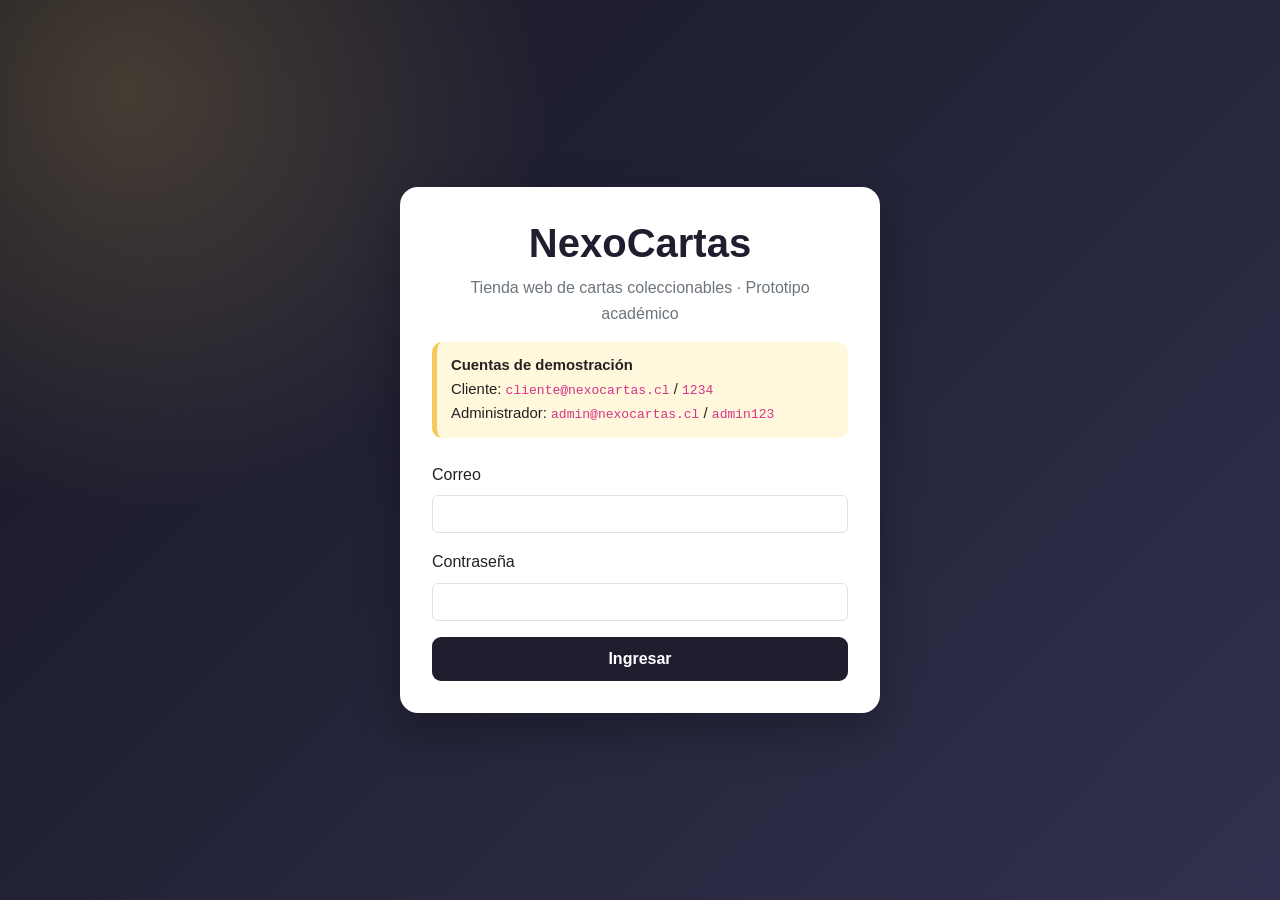
==== index.html @ 907aedb9 "FirstCommit" ====
<!DOCTYPE html>
<html lang="es">
<head>
    <meta charset="UTF-8">
    <meta name="viewport" content="width=device-width, initial-scale=1.0">
    <title>NexoCartas | Inicio</title>
    <link href="https://cdn.jsdelivr.net/npm/bootstrap@5.3.3/dist/css/bootstrap.min.css" rel="stylesheet">
    <link rel="stylesheet" href="css/estilos.css">
</head>
<body>
<header class="site-header">
    <nav class="navbar navbar-expand-lg navbar-dark container py-3" aria-label="Navegación principal">
        <a class="navbar-brand marca" href="index.html">NexoCartas</a>
        <button class="navbar-toggler" type="button" data-bs-toggle="collapse" data-bs-target="#navNexo" aria-controls="navNexo" aria-expanded="false" aria-label="Abrir navegación">
            <span class="navbar-toggler-icon"></span>
        </button>
        <div class="collapse navbar-collapse" id="navNexo">
            <ul class="navbar-nav ms-auto align-items-lg-center gap-lg-2">
                <li class="nav-item"><a class="nav-link" href="index.html">Inicio</a></li>
                <li class="nav-item"><a class="nav-link" href="catalogo.html">Catálogo</a></li>
                <li class="nav-item"><a class="nav-link" href="contacto.html">Contacto</a></li>
                <li class="nav-item admin-only"><a class="nav-link" href="admin.html">Administración</a></li>
                <li class="nav-item"><a class="nav-link cerrarSesion" href="#">Cerrar sesión</a></li>
            </ul>
        </div>
    </nav>
</header>
<main>
    <div class="contenedor-nexo">
        <section class="hero-nexo mb-4">
            <p class="text-uppercase small mb-2">Colecciona · Explora · Descubre</p>
            <h1>Tu colección comienza aquí</h1>
            <p class="lead">Consulta cartas coleccionables de temática Pokémon, anime y manga en un catálogo simple y rápido.</p>
            <p>Sesión: <strong id="usuarioActivo">cargando...</strong></p>
            <a class="btn btn-dorado" href="catalogo.html">Explorar catálogo</a>
        </section>

        <section class="bloque-nexo" aria-labelledby="resumenTitulo">
            <h2 id="resumenTitulo" class="titulo-seccion">Resumen del catálogo</h2>
            <div class="row g-3">
                <div class="col-12 col-md-6">
                    <article class="resumen-card">
                        <span>Cartas activas</span>
                        <strong id="contadorActivas">0</strong>
                    </article>
                </div>
                <div class="col-12 col-md-6">
                    <article class="resumen-card">
                        <span>Cartas sin stock</span>
                        <strong id="contadorSinStock">0</strong>
                    </article>
                </div>
            </div>
        </section>

        <section class="bloque-nexo" aria-labelledby="destacadasTitulo">
            <div class="d-flex flex-wrap align-items-center justify-content-between gap-2 mb-3">
                <h2 id="destacadasTitulo" class="titulo-seccion mb-0">Cartas destacadas</h2>
                <span id="estadoCarrusel" class="text-secondary" aria-live="polite"></span>
            </div>
            <div id="carruselDestacadas" class="carrusel-nexo"></div>
            <div class="d-flex justify-content-center gap-2 mt-3">
                <button id="anterior" class="btn btn-outline-dark" type="button" aria-label="Carta anterior">Anterior</button>
                <button id="siguiente" class="btn btn-nexo" type="button" aria-label="Carta siguiente">Siguiente</button>
            </div>
        </section>

        <section class="bloque-nexo" aria-labelledby="videoTitulo">
            <h2 id="videoTitulo" class="titulo-seccion">Video temático</h2>
            <p>Video embebido para demostrar el uso de contenido multimedia dentro de la página.</p>
            <div class="video-responsive">
                <iframe src="https://www.youtube.com/embed/1roy4o4tqQM" title="Video temático de cartas" allow="accelerometer; autoplay; clipboard-write; encrypted-media; gyroscope; picture-in-picture" allowfullscreen></iframe>
            </div>
        </section>
    </div>
</main>
<footer>
    <p>&copy; 2026 NexoCartas · Proyecto académico DSY1104 Desarrollo Fullstack II</p>
</footer>
<script src="https://cdn.jsdelivr.net/npm/bootstrap@5.3.3/dist/js/bootstrap.bundle.min.js"></script>
<script src="js/datos.js"></script>
<script src="js/storage.js"></script>
<script src="js/sesion.js"></script>
<script src="js/inicio.js"></script>
</body>
</html>
---- css/estilos.css ----
:root {
    --nexo-oscuro: #1e1e2f;
    --nexo-oscuro-2: #2d2d46;
    --nexo-dorado: #f4c95d;
    --nexo-fondo: #f5f5f7;
    --nexo-texto: #222;
    --nexo-gris: #6b7280;
    --nexo-exito: #198754;
    --nexo-error: #b42318;
    --nexo-borde: #d8dbe2;
}

* {
    box-sizing: border-box;
}

html {
    scroll-behavior: smooth;
}

body {
    margin: 0;
    font-family: Arial, Helvetica, sans-serif;
    background-color: var(--nexo-fondo);
    color: var(--nexo-texto);
    line-height: 1.6;
}

header.site-header {
    background-color: var(--nexo-oscuro);
    color: white;
    box-shadow: 0 4px 18px rgba(0, 0, 0, 0.15);
}

.marca {
    color: var(--nexo-dorado) !important;
    font-weight: 800;
    letter-spacing: 0.3px;
}

.navbar .nav-link {
    color: rgba(255, 255, 255, 0.9);
    font-weight: 600;
}

.navbar .nav-link:hover,
.navbar .nav-link:focus,
.navbar .nav-link.active {
    color: var(--nexo-dorado);
}

main {
    min-height: calc(100vh - 150px);
}

.contenedor-nexo {
    width: min(1100px, 92%);
    margin: 34px auto;
}

.hero-nexo {
    background: linear-gradient(135deg, var(--nexo-oscuro), #34345b);
    color: white;
    border-radius: 18px;
    padding: clamp(30px, 5vw, 58px);
    box-shadow: 0 14px 35px rgba(30, 30, 47, 0.22);
}

.hero-nexo h1,
.hero-nexo h2 {
    color: var(--nexo-dorado);
    font-weight: 800;
}

.bloque-nexo {
    background-color: white;
    padding: clamp(22px, 4vw, 34px);
    margin-bottom: 28px;
    border-radius: 16px;
    box-shadow: 0 8px 25px rgba(0, 0, 0, 0.08);
}

.titulo-seccion {
    color: var(--nexo-oscuro);
    font-weight: 800;
    margin-bottom: 22px;
}

.btn-nexo {
    background-color: var(--nexo-oscuro);
    color: white;
    border: 0;
    border-radius: 9px;
    padding: 10px 18px;
    font-weight: 700;
}

.btn-nexo:hover,
.btn-nexo:focus {
    background-color: var(--nexo-oscuro-2);
    color: var(--nexo-dorado);
}

.btn-dorado {
    background-color: var(--nexo-dorado);
    color: var(--nexo-oscuro);
    border: 0;
    border-radius: 9px;
    padding: 10px 18px;
    font-weight: 800;
}

.btn-dorado:hover,
.btn-dorado:focus {
    background-color: #ffd86f;
    color: #111122;
}

.tarjeta-carta {
    height: 100%;
    border: 1px solid #e5e7eb;
    border-radius: 14px;
    background-color: white;
    overflow: hidden;
    transition: transform 0.25s ease, box-shadow 0.25s ease;
}

.tarjeta-carta:hover {
    transform: translateY(-5px);
    box-shadow: 0 12px 24px rgba(0, 0, 0, 0.10);
}

.tarjeta-carta img {
    width: 100%;
    height: 285px;
    object-fit: contain;
    background: #f0f1f4;
    padding: 14px;
}

.tarjeta-carta .contenido {
    padding: 18px;
}

.etiqueta {
    display: inline-block;
    background-color: #fff2c5;
    color: #6b4b00;
    padding: 4px 9px;
    border-radius: 999px;
    font-size: 0.84rem;
    font-weight: 700;
}

.precio {
    color: #775000;
    font-size: 1.3rem;
    font-weight: 800;
}

.disponible {
    color: var(--nexo-exito);
    font-weight: 700;
}

.sin-stock {
    color: var(--nexo-error);
    font-weight: 700;
}

.resumen-card {
    border-left: 5px solid var(--nexo-dorado);
    background: #fff;
    border-radius: 12px;
    padding: 18px;
    box-shadow: 0 5px 14px rgba(0, 0, 0, 0.06);
}

.resumen-card strong {
    display: block;
    font-size: 1.9rem;
    color: var(--nexo-oscuro);
}

.carrusel-nexo {
    position: relative;
    overflow: hidden;
    min-height: 410px;
}

.slide-nexo {
    display: none;
    grid-template-columns: minmax(240px, 360px) 1fr;
    align-items: center;
    gap: 28px;
    animation: aparecer 0.25s ease;
}

.slide-nexo.activo {
    display: grid;
}

.slide-nexo img {
    width: 100%;
    max-height: 360px;
    object-fit: contain;
    background: #f2f3f6;
    padding: 14px;
    border-radius: 14px;
}

@keyframes aparecer {
    from { opacity: 0.4; transform: translateX(12px); }
    to { opacity: 1; transform: translateX(0); }
}

.form-control:focus,
.form-select:focus {
    border-color: var(--nexo-dorado);
    box-shadow: 0 0 0 0.2rem rgba(244, 201, 93, 0.25);
}

.error-campo {
    color: var(--nexo-error);
    font-size: 0.9rem;
    min-height: 1.35rem;
    margin-top: 4px;
}

.campo-error {
    border-color: var(--nexo-error) !important;
}

.alerta-local {
    display: none;
    border-radius: 10px;
    padding: 13px 15px;
    margin-top: 15px;
}

.alerta-local.visible {
    display: block;
}

.alerta-local.exito {
    background: #eaf7ef;
    color: #14532d;
    border: 1px solid #b7e2c5;
}

.alerta-local.error {
    background: #fff0ef;
    color: #8f1d14;
    border: 1px solid #f4b7b1;
}

.login-fondo {
    min-height: 100vh;
    display: grid;
    place-items: center;
    padding: 28px 14px;
    background:
        radial-gradient(circle at 10% 10%, rgba(244, 201, 93, 0.20), transparent 30%),
        linear-gradient(135deg, #171724, #31314f);
}

.login-card {
    width: min(480px, 100%);
    background: white;
    padding: 32px;
    border-radius: 18px;
    box-shadow: 0 18px 46px rgba(0, 0, 0, 0.28);
}

.login-card h1 {
    color: var(--nexo-oscuro);
    font-weight: 900;
}

.demo-box {
    background: #fff8dc;
    border-left: 5px solid var(--nexo-dorado);
    border-radius: 10px;
    padding: 12px 14px;
    font-size: 0.93rem;
}

.admin-only {
    display: none;
}

.tabla-wrap {
    overflow-x: auto;
}

table th {
    white-space: nowrap;
}

.imagen-detalle {
    width: 100%;
    max-height: 520px;
    object-fit: contain;
    background: #f2f3f6;
    border-radius: 14px;
    padding: 16px;
}

.video-responsive {
    position: relative;
    width: 100%;
    padding-bottom: 56.25%;
    overflow: hidden;
    border-radius: 14px;
    background: #111;
}

.video-responsive iframe {
    position: absolute;
    inset: 0;
    width: 100%;
    height: 100%;
    border: 0;
}

footer {
    background: var(--nexo-oscuro);
    color: white;
    padding: 22px 15px;
    text-align: center;
    margin-top: 38px;
}

footer p {
    margin: 0;
}

@media (max-width: 767px) {
    .slide-nexo {
        grid-template-columns: 1fr;
        text-align: center;
    }

    .slide-nexo img {
        max-height: 280px;
    }

    .tarjeta-carta img {
        height: 240px;
    }

    .bloque-nexo {
        padding: 20px;
    }
}
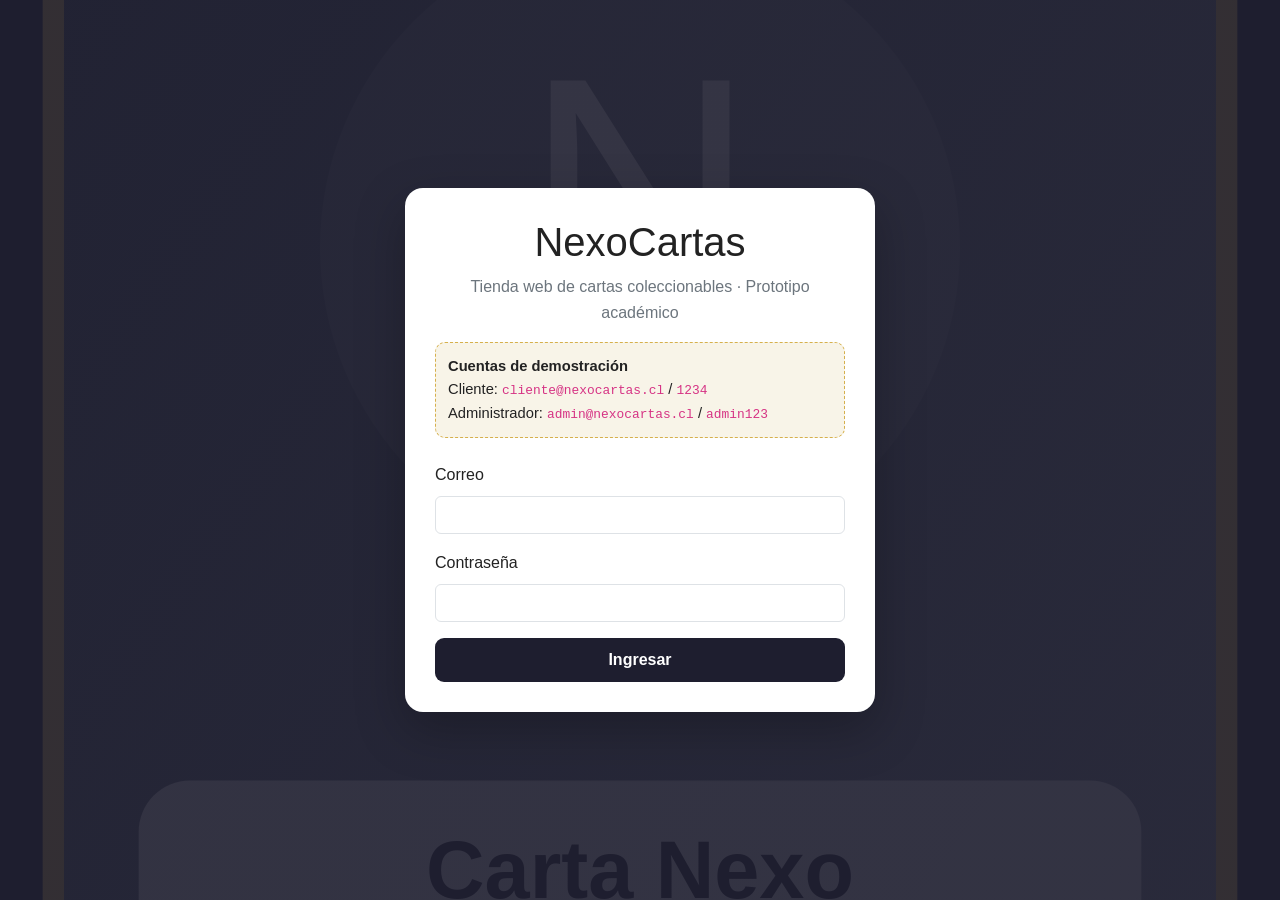
==== commit 0bbe18a8: "refactor: modularizar estilos CSS por pagina" ====
--- a/index.html
+++ b/index.html
@@ -5,7 +5,8 @@
     <meta name="viewport" content="width=device-width, initial-scale=1.0">
     <title>NexoCartas | Inicio</title>
     <link href="https://cdn.jsdelivr.net/npm/bootstrap@5.3.3/dist/css/bootstrap.min.css" rel="stylesheet">
-    <link rel="stylesheet" href="css/estilos.css">
+    <link rel="stylesheet" href="css/global.css">
+    <link rel="stylesheet" href="css/index.css">
 </head>
 <body>
 <header class="site-header">
@@ -30,7 +31,7 @@
         <section class="hero-nexo mb-4">
             <p class="text-uppercase small mb-2">Colecciona · Explora · Descubre</p>
             <h1>Tu colección comienza aquí</h1>
-            <p class="lead">Consulta cartas coleccionables de temática Pokémon, anime y manga en un catálogo simple y rápido.</p>
+            <p class="lead">Consulta cartas coleccionables de temática Pokémon, anime y manga en un catálogo simple y rápido</p>
             <p>Sesión: <strong id="usuarioActivo">cargando...</strong></p>
             <a class="btn btn-dorado" href="catalogo.html">Explorar catálogo</a>
         </section>
--- a/css/global.css
+++ b/css/global.css
@@ -0,0 +1,231 @@
+:root {
+    --nexo-oscuro: #1e1e2f;
+    --nexo-oscuro-2: #2d2d46;
+    --nexo-dorado: #f4c95d;
+    --nexo-fondo: #f5f5f7;
+    --nexo-texto: #222;
+    --nexo-gris: #6b7280;
+    --nexo-exito: #198754;
+    --nexo-error: #b42318;
+    --nexo-borde: #d8dbe2;
+}
+
+* {
+    box-sizing: border-box;
+}
+
+html {
+    scroll-behavior: smooth;
+}
+
+body {
+    margin: 0;
+    font-family: Arial, Helvetica, sans-serif;
+    background-color: var(--nexo-fondo);
+    color: var(--nexo-texto);
+    line-height: 1.6;
+}
+
+header.site-header {
+    background-color: var(--nexo-oscuro);
+    color: white;
+    box-shadow: 0 4px 18px rgba(0, 0, 0, 0.15);
+}
+
+.marca {
+    color: var(--nexo-dorado) !important;
+    font-weight: 800;
+    letter-spacing: 0.3px;
+}
+
+.navbar .nav-link {
+    color: rgba(255, 255, 255, 0.9);
+    font-weight: 600;
+}
+
+.navbar .nav-link:hover,
+.navbar .nav-link:focus,
+.navbar .nav-link.active {
+    color: var(--nexo-dorado);
+}
+
+main {
+    min-height: calc(100vh - 150px);
+}
+
+.contenedor-nexo {
+    width: min(1100px, 92%);
+    margin: 34px auto;
+}
+
+.bloque-nexo {
+    background-color: white;
+    padding: clamp(22px, 4vw, 34px);
+    margin-bottom: 28px;
+    border-radius: 16px;
+    box-shadow: 0 8px 25px rgba(0, 0, 0, 0.08);
+}
+
+.titulo-seccion {
+    color: var(--nexo-oscuro);
+    font-weight: 800;
+    margin-bottom: 22px;
+}
+
+.btn-nexo {
+    background-color: var(--nexo-oscuro);
+    color: white;
+    border: 0;
+    border-radius: 9px;
+    padding: 10px 18px;
+    font-weight: 700;
+}
+
+.btn-nexo:hover,
+.btn-nexo:focus {
+    background-color: var(--nexo-oscuro-2);
+    color: var(--nexo-dorado);
+}
+
+.btn-dorado {
+    background-color: var(--nexo-dorado);
+    color: var(--nexo-oscuro);
+    border: 0;
+    border-radius: 9px;
+    padding: 10px 18px;
+    font-weight: 800;
+}
+
+.btn-dorado:hover,
+.btn-dorado:focus {
+    background-color: #ffd86f;
+    color: #111122;
+}
+
+.form-control:focus,
+.form-select:focus {
+    border-color: var(--nexo-dorado);
+    box-shadow: 0 0 0 0.2rem rgba(244, 201, 93, 0.25);
+}
+
+.error-campo {
+    color: var(--nexo-error);
+    font-size: 0.9rem;
+    min-height: 1.35rem;
+    margin-top: 4px;
+}
+
+.campo-error {
+    border-color: var(--nexo-error) !important;
+}
+
+.alerta-local {
+    display: none;
+    border-radius: 10px;
+    padding: 13px 15px;
+    margin-top: 15px;
+}
+
+.alerta-local.visible {
+    display: block;
+}
+
+.alerta-local.exito {
+    background: #eaf7ef;
+    color: #14532d;
+    border: 1px solid #b7e2c5;
+}
+
+.alerta-local.error {
+    background: #fff0ef;
+    color: #8f1d14;
+    border: 1px solid #f4b7b1;
+}
+
+.tarjeta-carta {
+    height: 100%;
+    border: 1px solid #e5e7eb;
+    border-radius: 14px;
+    background-color: white;
+    overflow: hidden;
+    transition: transform 0.25s ease, box-shadow 0.25s ease;
+}
+
+.tarjeta-carta:hover {
+    transform: translateY(-5px);
+    box-shadow: 0 12px 24px rgba(0, 0, 0, 0.10);
+}
+
+.tarjeta-carta img {
+    width: 100%;
+    height: 285px;
+    object-fit: contain;
+    background: #f0f1f4;
+    padding: 14px;
+}
+
+.tarjeta-carta .contenido {
+    padding: 18px;
+}
+
+.etiqueta {
+    display: inline-block;
+    background-color: #fff2c5;
+    color: #6b4b00;
+    padding: 4px 9px;
+    border-radius: 999px;
+    font-size: 0.84rem;
+    font-weight: 700;
+}
+
+.precio {
+    color: #775000;
+    font-size: 1.3rem;
+    font-weight: 800;
+}
+
+.disponible {
+    color: var(--nexo-exito);
+    font-weight: 700;
+}
+
+.sin-stock {
+    color: var(--nexo-error);
+    font-weight: 700;
+}
+
+@media (max-width: 767px) {
+    .tarjeta-carta img {
+        height: 240px;
+    }
+}
+.resumen-card {
+    border-left: 5px solid var(--nexo-dorado);
+    background: #fff;
+    border-radius: 12px;
+    padding: 18px;
+    box-shadow: 0 5px 14px rgba(0, 0, 0, 0.06);
+}
+
+.resumen-card strong {
+    display: block;
+    font-size: 1.9rem;
+    color: var(--nexo-oscuro);
+}
+footer {
+    background: var(--nexo-oscuro);
+    color: white;
+    padding: 22px 15px;
+    text-align: center;
+    margin-top: 38px;
+}
+
+footer p {
+    margin: 0;
+}
+
+@media (max-width: 767px) {
+    .bloque-nexo {
+        padding: 20px;
+    }
+}
--- a/css/index.css
+++ b/css/index.css
@@ -0,0 +1,63 @@
+.hero-nexo {
+    background: linear-gradient(135deg, var(--nexo-oscuro), #34345b);
+    color: white;
+    border-radius: 18px;
+    padding: clamp(30px, 5vw, 58px);
+    box-shadow: 0 14px 35px rgba(30, 30, 47, 0.22);
+}
+
+.hero-nexo h1,
+.hero-nexo h2 {
+    color: var(--nexo-dorado);
+    font-weight: 800;
+}
+
+.carrusel-nexo {
+    position: relative;
+    overflow: hidden;
+    min-height: 410px;
+}
+
+.slide-nexo {
+    display: none;
+    grid-template-columns: minmax(240px, 360px) 1fr;
+    align-items: center;
+    gap: 28px;
+    animation: aparecer 0.25s ease;
+}
+
+.slide-nexo.activo {
+    display: grid;
+}
+
+.slide-nexo img {
+    width: 100%;
+    max-height: 360px;
+    object-fit: contain;
+    background: #f2f3f6;
+    padding: 14px;
+    border-radius: 14px;
+}
+
+@keyframes aparecer {
+    from {
+        opacity: 0.4;
+        transform: translateX(12px);
+    }
+
+    to {
+        opacity: 1;
+        transform: translateX(0);
+    }
+}
+
+@media (max-width: 767px) {
+    .slide-nexo {
+        grid-template-columns: 1fr;
+        text-align: center;
+    }
+
+    .slide-nexo img {
+        max-height: 280px;
+    }
+}
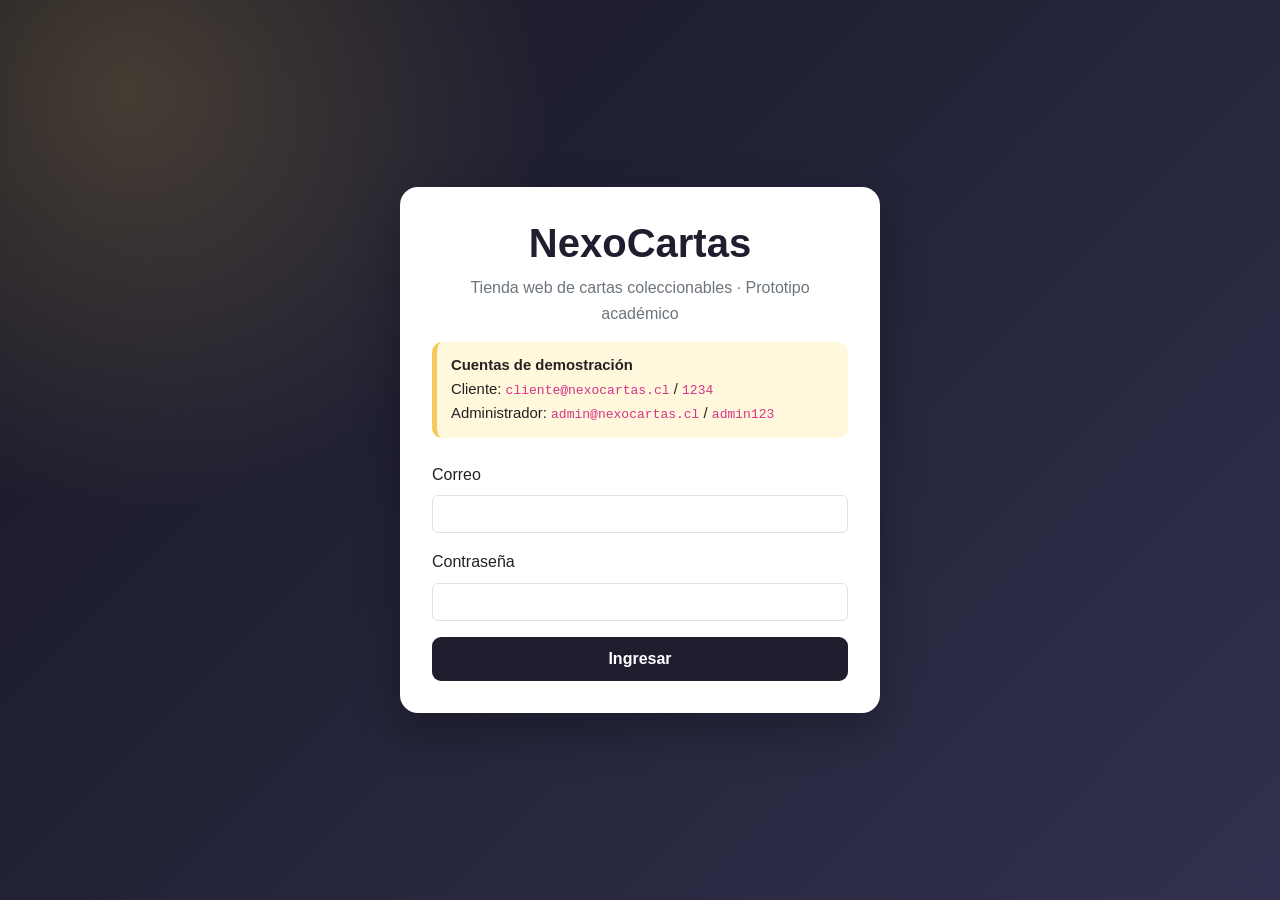
==== commit 8f81df94: "fix: corregir estilos y actualizar estructura del proyecto" ====
--- a/index.html
+++ b/index.html
@@ -31,7 +31,7 @@
         <section class="hero-nexo mb-4">
             <p class="text-uppercase small mb-2">Colecciona · Explora · Descubre</p>
             <h1>Tu colección comienza aquí</h1>
-            <p class="lead">Consulta cartas coleccionables de temática Pokémon, anime y manga en un catálogo simple y rápido</p>
+            <p class="lead">Consulta cartas coleccionables de temática Pokémon, anime y manga en un catálogo simple y rápido.</p>
             <p>Sesión: <strong id="usuarioActivo">cargando...</strong></p>
             <a class="btn btn-dorado" href="catalogo.html">Explorar catálogo</a>
         </section>
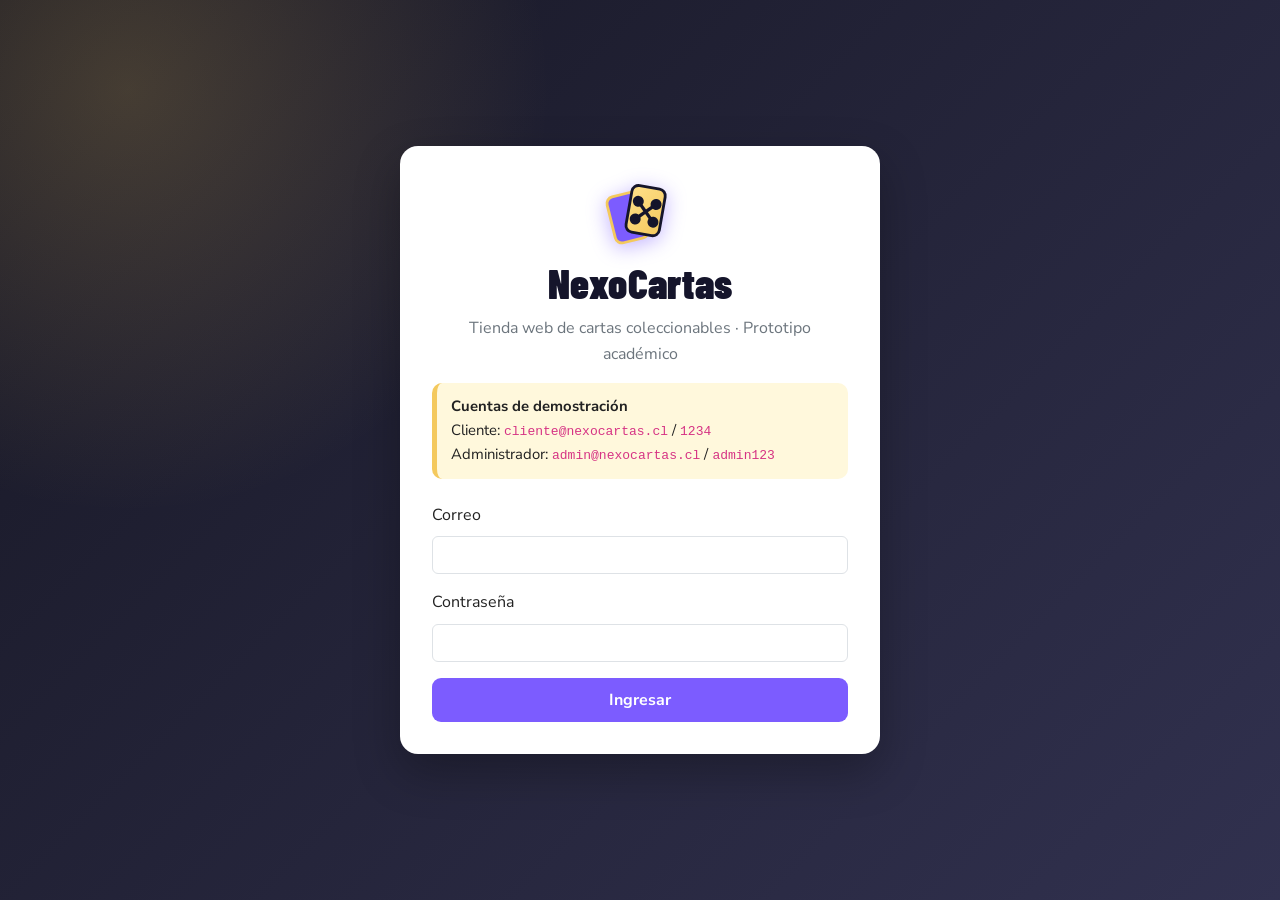
==== commit 8bc92b0d: "feat: agregar logo, ampliar catálogo con nuevas cartas y mejorar diseño" ====
--- a/index.html
+++ b/index.html
@@ -5,13 +5,13 @@
     <meta name="viewport" content="width=device-width, initial-scale=1.0">
     <title>NexoCartas | Inicio</title>
     <link href="https://cdn.jsdelivr.net/npm/bootstrap@5.3.3/dist/css/bootstrap.min.css" rel="stylesheet">
-    <link rel="stylesheet" href="css/global.css">
-    <link rel="stylesheet" href="css/index.css">
+    <link rel="stylesheet" href="css/estilos.css">
+    <link rel="icon" type="image/svg+xml" href="img/logo.svg">
 </head>
 <body>
 <header class="site-header">
     <nav class="navbar navbar-expand-lg navbar-dark container py-3" aria-label="Navegación principal">
-        <a class="navbar-brand marca" href="index.html">NexoCartas</a>
+        <a class="navbar-brand marca d-flex align-items-center gap-2" href="index.html"><img src="img/logo.svg" alt="" width="40" height="40"><span>NexoCartas</span></a>
         <button class="navbar-toggler" type="button" data-bs-toggle="collapse" data-bs-target="#navNexo" aria-controls="navNexo" aria-expanded="false" aria-label="Abrir navegación">
             <span class="navbar-toggler-icon"></span>
         </button>
@@ -29,7 +29,7 @@
 <main>
     <div class="contenedor-nexo">
         <section class="hero-nexo mb-4">
-            <p class="text-uppercase small mb-2">Colecciona · Explora · Descubre</p>
+            <p class="lema mb-2">Colecciona, explora y descubre</p>
             <h1>Tu colección comienza aquí</h1>
             <p class="lead">Consulta cartas coleccionables de temática Pokémon, anime y manga en un catálogo simple y rápido.</p>
             <p>Sesión: <strong id="usuarioActivo">cargando...</strong></p>
--- a/css/estilos.css
+++ b/css/estilos.css
@@ -0,0 +1,424 @@
+@import url("https://fonts.googleapis.com/css2?family=Barlow+Condensed:wght@600;700;800&family=Nunito+Sans:wght@400;600;700&display=swap");
+:root {
+    --nexo-oscuro: #1e1e2f;
+    --nexo-oscuro-2: #2d2d46;
+    --nexo-dorado: #f4c95d;
+    --nexo-fondo: #f5f5f7;
+    --nexo-texto: #222;
+    --nexo-gris: #6b7280;
+    --nexo-exito: #198754;
+    --nexo-error: #b42318;
+    --nexo-borde: #d8dbe2;
+}
+
+* {
+    box-sizing: border-box;
+}
+
+html {
+    scroll-behavior: smooth;
+}
+
+body {
+    margin: 0;
+    font-family: Arial, Helvetica, sans-serif;
+    background-color: var(--nexo-fondo);
+    color: var(--nexo-texto);
+    line-height: 1.6;
+}
+
+header.site-header {
+    background-color: var(--nexo-oscuro);
+    color: white;
+    box-shadow: 0 4px 18px rgba(0, 0, 0, 0.15);
+}
+
+.marca {
+    color: var(--nexo-dorado) !important;
+    font-weight: 800;
+    letter-spacing: 0.3px;
+}
+
+.navbar .nav-link {
+    color: rgba(255, 255, 255, 0.9);
+    font-weight: 600;
+}
+
+.navbar .nav-link:hover,
+.navbar .nav-link:focus,
+.navbar .nav-link.active {
+    color: var(--nexo-dorado);
+}
+
+main {
+    min-height: calc(100vh - 150px);
+}
+
+.contenedor-nexo {
+    width: min(1100px, 92%);
+    margin: 34px auto;
+}
+
+.hero-nexo {
+    background: linear-gradient(135deg, var(--nexo-oscuro), #34345b);
+    color: white;
+    border-radius: 18px;
+    padding: clamp(30px, 5vw, 58px);
+    box-shadow: 0 14px 35px rgba(30, 30, 47, 0.22);
+}
+
+.hero-nexo h1,
+.hero-nexo h2 {
+    color: var(--nexo-dorado);
+    font-weight: 800;
+}
+
+.bloque-nexo {
+    background-color: white;
+    padding: clamp(22px, 4vw, 34px);
+    margin-bottom: 28px;
+    border-radius: 16px;
+    box-shadow: 0 8px 25px rgba(0, 0, 0, 0.08);
+}
+
+.titulo-seccion {
+    color: var(--nexo-oscuro);
+    font-weight: 800;
+    margin-bottom: 22px;
+}
+
+.btn-nexo {
+    background-color: var(--nexo-oscuro);
+    color: white;
+    border: 0;
+    border-radius: 9px;
+    padding: 10px 18px;
+    font-weight: 700;
+}
+
+.btn-nexo:hover,
+.btn-nexo:focus {
+    background-color: var(--nexo-oscuro-2);
+    color: var(--nexo-dorado);
+}
+
+.btn-dorado {
+    background-color: var(--nexo-dorado);
+    color: var(--nexo-oscuro);
+    border: 0;
+    border-radius: 9px;
+    padding: 10px 18px;
+    font-weight: 800;
+}
+
+.btn-dorado:hover,
+.btn-dorado:focus {
+    background-color: #ffd86f;
+    color: #111122;
+}
+
+.tarjeta-carta {
+    height: 100%;
+    border: 1px solid #e5e7eb;
+    border-radius: 14px;
+    background-color: white;
+    overflow: hidden;
+    transition: transform 0.25s ease, box-shadow 0.25s ease;
+}
+
+.tarjeta-carta:hover {
+    transform: translateY(-5px);
+    box-shadow: 0 12px 24px rgba(0, 0, 0, 0.10);
+}
+
+.tarjeta-carta img {
+    width: 100%;
+    height: 285px;
+    object-fit: contain;
+    background: #f0f1f4;
+    padding: 14px;
+}
+
+.tarjeta-carta .contenido {
+    padding: 18px;
+}
+
+.etiqueta {
+    display: inline-block;
+    background-color: #fff2c5;
+    color: #6b4b00;
+    padding: 4px 9px;
+    border-radius: 999px;
+    font-size: 0.84rem;
+    font-weight: 700;
+}
+
+.precio {
+    color: #775000;
+    font-size: 1.3rem;
+    font-weight: 800;
+}
+
+.disponible {
+    color: var(--nexo-exito);
+    font-weight: 700;
+}
+
+.sin-stock {
+    color: var(--nexo-error);
+    font-weight: 700;
+}
+
+.resumen-card {
+    border-left: 5px solid var(--nexo-dorado);
+    background: #fff;
+    border-radius: 12px;
+    padding: 18px;
+    box-shadow: 0 5px 14px rgba(0, 0, 0, 0.06);
+}
+
+.resumen-card strong {
+    display: block;
+    font-size: 1.9rem;
+    color: var(--nexo-oscuro);
+}
+
+.carrusel-nexo {
+    position: relative;
+    overflow: hidden;
+    min-height: 410px;
+}
+
+.slide-nexo {
+    display: none;
+    grid-template-columns: minmax(240px, 360px) 1fr;
+    align-items: center;
+    gap: 28px;
+    animation: aparecer 0.25s ease;
+}
+
+.slide-nexo.activo {
+    display: grid;
+}
+
+.slide-nexo img {
+    width: 100%;
+    max-height: 360px;
+    object-fit: contain;
+    background: #f2f3f6;
+    padding: 14px;
+    border-radius: 14px;
+}
+
+@keyframes aparecer {
+    from { opacity: 0.4; transform: translateX(12px); }
+    to { opacity: 1; transform: translateX(0); }
+}
+
+.form-control:focus,
+.form-select:focus {
+    border-color: var(--nexo-dorado);
+    box-shadow: 0 0 0 0.2rem rgba(244, 201, 93, 0.25);
+}
+
+.error-campo {
+    color: var(--nexo-error);
+    font-size: 0.9rem;
+    min-height: 1.35rem;
+    margin-top: 4px;
+}
+
+.campo-error {
+    border-color: var(--nexo-error) !important;
+}
+
+.alerta-local {
+    display: none;
+    border-radius: 10px;
+    padding: 13px 15px;
+    margin-top: 15px;
+}
+
+.alerta-local.visible {
+    display: block;
+}
+
+.alerta-local.exito {
+    background: #eaf7ef;
+    color: #14532d;
+    border: 1px solid #b7e2c5;
+}
+
+.alerta-local.error {
+    background: #fff0ef;
+    color: #8f1d14;
+    border: 1px solid #f4b7b1;
+}
+
+.login-fondo {
+    min-height: 100vh;
+    display: grid;
+    place-items: center;
+    padding: 28px 14px;
+    background:
+        radial-gradient(circle at 10% 10%, rgba(244, 201, 93, 0.20), transparent 30%),
+        linear-gradient(135deg, #171724, #31314f);
+}
+
+.login-card {
+    width: min(480px, 100%);
+    background: white;
+    padding: 32px;
+    border-radius: 18px;
+    box-shadow: 0 18px 46px rgba(0, 0, 0, 0.28);
+}
+
+.login-card h1 {
+    color: var(--nexo-oscuro);
+    font-weight: 900;
+}
+
+.demo-box {
+    background: #fff8dc;
+    border-left: 5px solid var(--nexo-dorado);
+    border-radius: 10px;
+    padding: 12px 14px;
+    font-size: 0.93rem;
+}
+
+.admin-only {
+    display: none;
+}
+
+.tabla-wrap {
+    overflow-x: auto;
+}
+
+table th {
+    white-space: nowrap;
+}
+
+.imagen-detalle {
+    width: 100%;
+    max-height: 520px;
+    object-fit: contain;
+    background: #f2f3f6;
+    border-radius: 14px;
+    padding: 16px;
+}
+
+.video-responsive {
+    position: relative;
+    width: 100%;
+    padding-bottom: 56.25%;
+    overflow: hidden;
+    border-radius: 14px;
+    background: #111;
+}
+
+.video-responsive iframe {
+    position: absolute;
+    inset: 0;
+    width: 100%;
+    height: 100%;
+    border: 0;
+}
+
+footer {
+    background: var(--nexo-oscuro);
+    color: white;
+    padding: 22px 15px;
+    text-align: center;
+    margin-top: 38px;
+}
+
+footer p {
+    margin: 0;
+}
+
+@media (max-width: 767px) {
+    .slide-nexo {
+        grid-template-columns: 1fr;
+        text-align: center;
+    }
+
+    .slide-nexo img {
+        max-height: 280px;
+    }
+
+    .tarjeta-carta img {
+        height: 240px;
+    }
+
+    .bloque-nexo {
+        padding: 20px;
+    }
+}
+
+/* ===== Mejoras visuales NexoCartas ===== */
+:root {
+    --nexo-violeta: #7c5cff;
+    --nexo-oscuro: #15152b;
+    --nexo-oscuro-2: #26264a;
+    --nexo-fondo: #f3f1fa;
+}
+
+body { font-family: "Nunito Sans", Arial, sans-serif; }
+
+h1, h2, h3, h4, .marca, .precio, .resumen-card strong {
+    font-family: "Barlow Condensed", "Arial Narrow", sans-serif;
+    letter-spacing: 0.3px;
+}
+
+header.site-header {
+    position: sticky;
+    top: 0;
+    z-index: 1000;
+    background: linear-gradient(90deg, #15152b, #26264a);
+    border-bottom: 3px solid var(--nexo-dorado);
+}
+
+.marca { font-size: 1.7rem; font-weight: 800; }
+.marca img { filter: drop-shadow(0 2px 6px rgba(124, 92, 255, 0.55)); }
+.navbar .nav-link { border-radius: 8px; padding: 8px 14px; transition: background-color 0.2s; }
+.navbar .nav-link:hover { background-color: rgba(255, 255, 255, 0.08); }
+
+.hero-nexo {
+    position: relative;
+    overflow: hidden;
+    background:
+        radial-gradient(circle at 85% 20%, rgba(124, 92, 255, 0.55), transparent 42%),
+        radial-gradient(circle at 10% 100%, rgba(244, 201, 93, 0.25), transparent 40%),
+        linear-gradient(135deg, #15152b, #2b2b55);
+    border: 1px solid rgba(244, 201, 93, 0.35);
+}
+.hero-nexo h1 { font-size: clamp(2.4rem, 6vw, 4rem); line-height: 1.05; }
+.hero-nexo .lema { color: #cfc6ff; font-weight: 700; font-size: 1.05rem; }
+
+.bloque-nexo { border: 1px solid #e6e2f3; box-shadow: 0 10px 30px rgba(21, 21, 43, 0.07); }
+.titulo-seccion { font-size: 2rem; }
+
+.tarjeta-carta { border: 1px solid #e6e2f3; border-radius: 16px; }
+.tarjeta-carta:hover { transform: translateY(-6px); box-shadow: 0 16px 30px rgba(124, 92, 255, 0.22); }
+.tarjeta-carta img {
+    background: radial-gradient(circle at 50% 40%, #34346b, #15152b);
+    padding: 20px;
+}
+.tarjeta-carta h3 { font-size: 1.5rem; }
+
+.etiqueta { background-color: #ece7ff; color: #4a32b8; }
+.precio { color: #b07a00; font-size: 1.6rem; }
+.resumen-card { border-left-color: var(--nexo-violeta); }
+.slide-nexo img, .imagen-detalle { background: radial-gradient(circle at 50% 40%, #34346b, #15152b); }
+
+.btn-nexo { background-color: var(--nexo-violeta); }
+.btn-nexo:hover, .btn-nexo:focus { background-color: #6244e6; color: #fff; }
+
+.logo-login { display: block; margin: 0 auto 8px; filter: drop-shadow(0 4px 10px rgba(124, 92, 255, 0.45)); }
+.login-card h1 { font-size: 2.6rem; }
+
+footer { border-top: 3px solid var(--nexo-dorado); }
+
+@media (prefers-reduced-motion: reduce) {
+    .tarjeta-carta, .slide-nexo { transition: none; animation: none; }
+}
